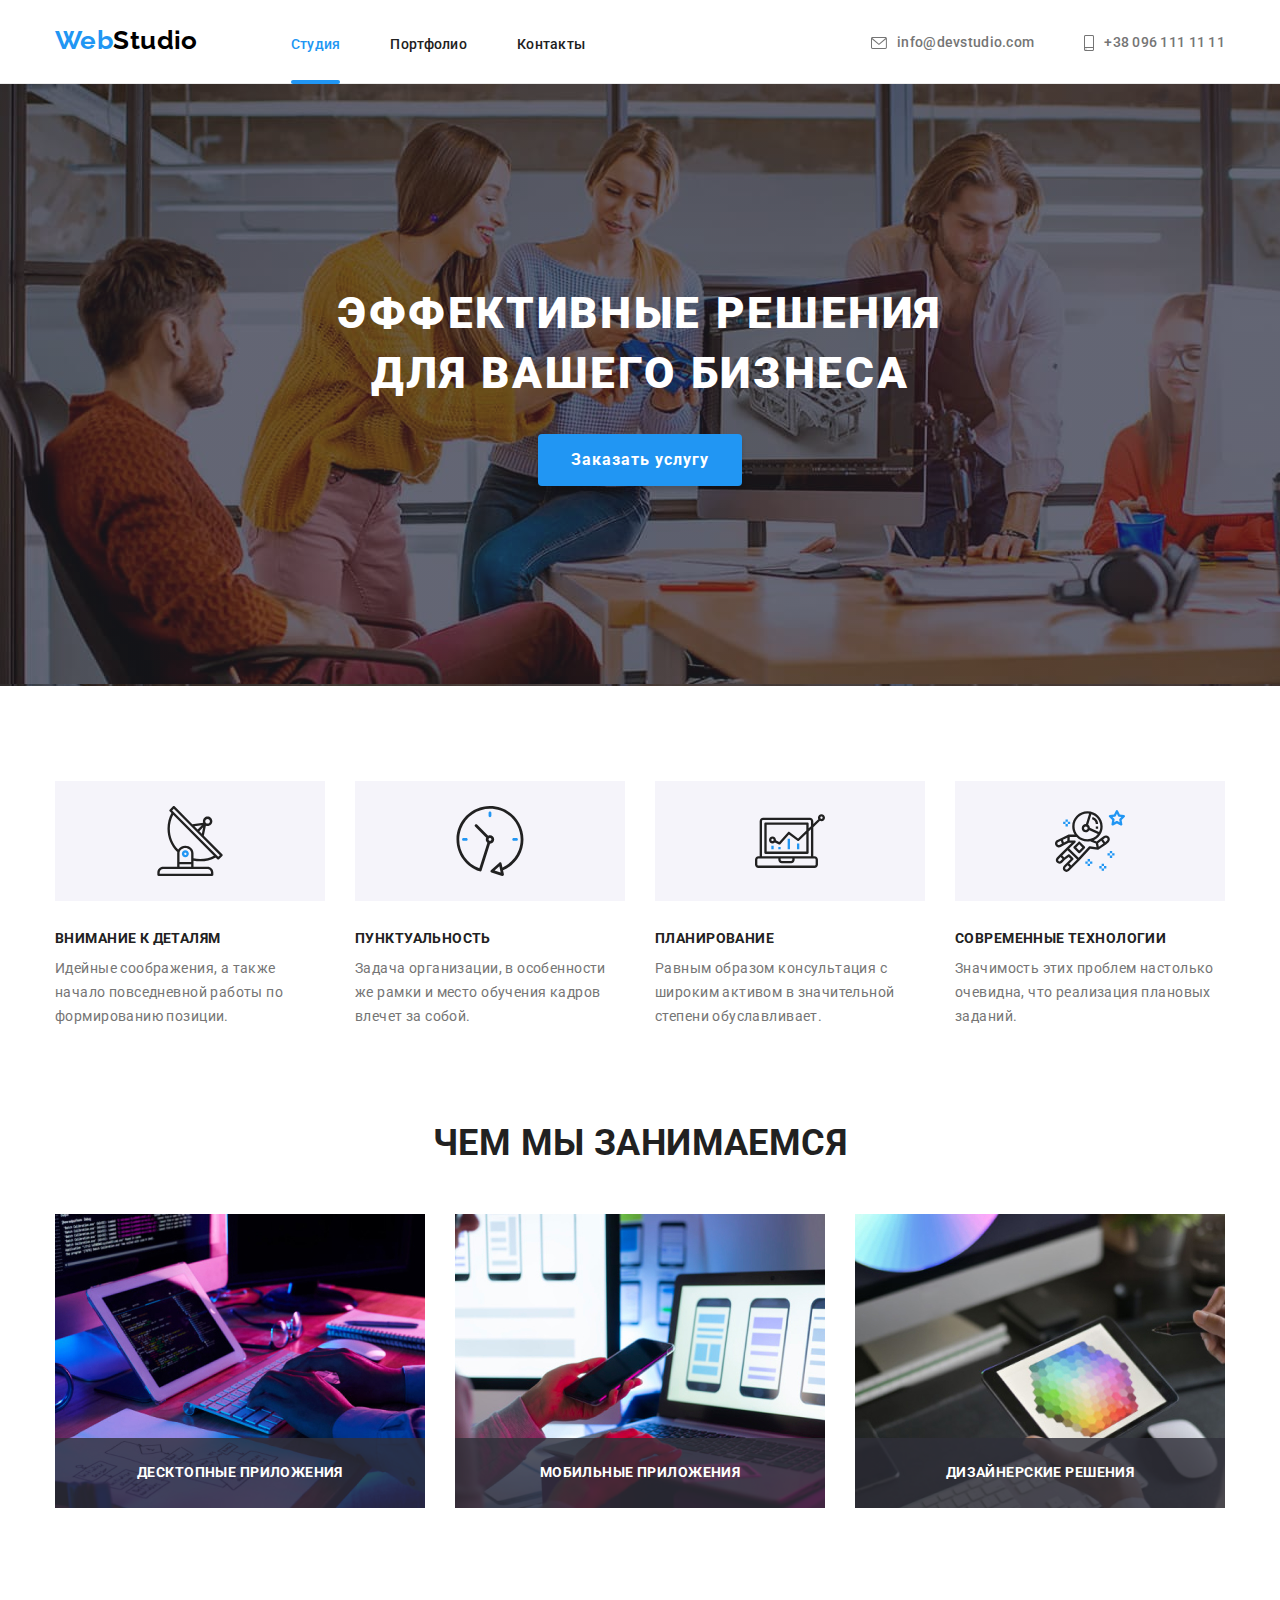
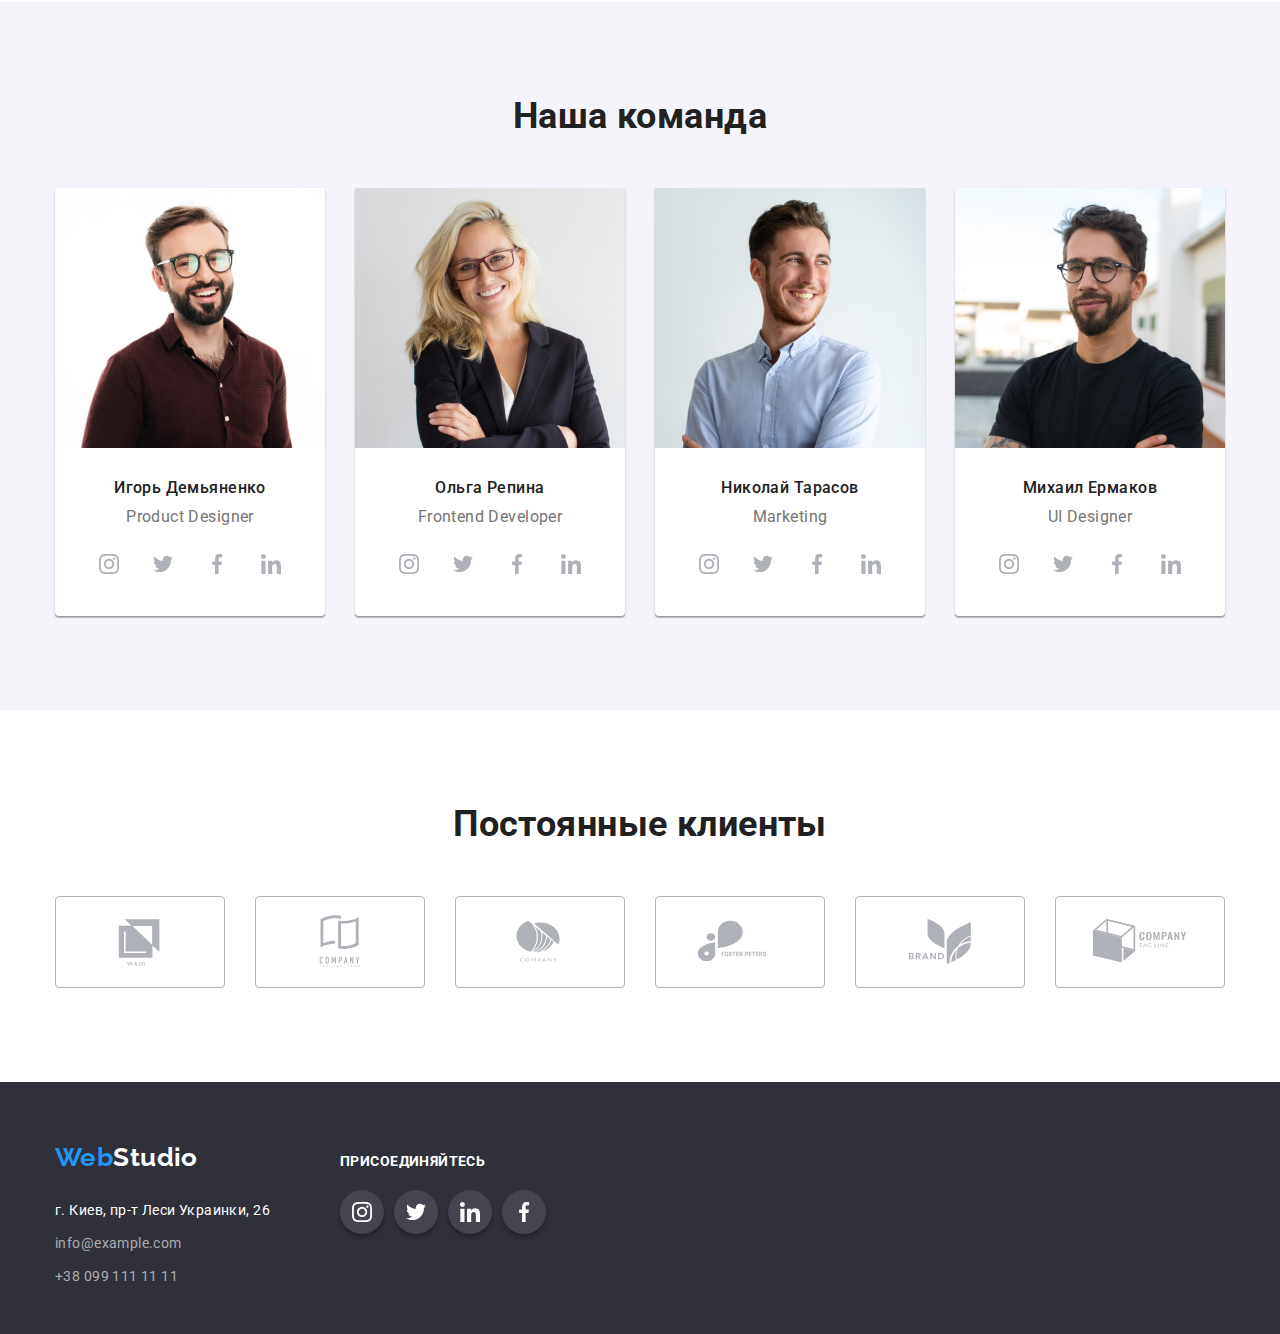
==== index.html @ a3d7b8f5 "add files" ====
<!DOCTYPE html>
<html lang="en">

<head>
    <meta charset="UTF-8">
    <meta http-equiv="X-UA-Compatible" content="IE=edge">
    <meta name="viewport" content="width=device-width, initial-scale=1.0">
    <title>Web Studio</title>

    <!-- Сначала нормализатор -->
    <link rel="stylesheet"
        href="https://cdnjs.cloudflare.com/ajax/libs/modern-normalize/1.0.0/modern-normalize.min.css" />
    <!-- Потом ваши стили -->

    <link rel="preconnect" href="https://fonts.googleapis.com">
    <link rel="preconnect" href="https://fonts.gstatic.com" crossorigin>
    <link rel="stylesheet"
        href="https://fonts.googleapis.com/css2?family=Raleway:wght@700&family=Roboto:wght@400;500;700;900&display=swap">
    <link rel="stylesheet" href="./css/styles.css">
</head>

<body class="body-page">
    <!--  - -- -- - - -- - - - -- - --- - -HEADER- - - -- -- - - - -- - - -- - -->
    <header class="head">
        <!--Область навигации-->
        <div class="container headstyle">
            <nav class="container-nav">
                <a href="./index.html" class="logo"><span class="logostyle">Web</span>Studio</a>
                <ul class="site-nav cont-site">

                    <li class="list-nav"><a href="./index.html" class="link current">Студия</a></li>
                    <li class="list-nav"><a href="./portfolio.html" class="link">Портфолио</a></li>
                    <li class="list-nav"><a href="" class="link">Контакты</a></li>
                </ul>

            </nav>
            <ul class="contacts">
                <li class="contacts-item">
                    <a href="mailto:info@devstudio.com" class="contacts-link">
                        <svg width="16" height="12" class="icon-decoration">
                            <use href="./images/icons.svg#icon-envelope"></use>
                        </svg>
                        info@devstudio.com
                    </a>
                </li>
                <li class="contacts-item">
                    <a href="tel:+380961111111" class="contacts-link">
                        <svg width="10" height="16" class="icon-decoration">
                            <use href="./images/icons.svg#icon-smartphone"></use>
                        </svg>
                        +38 096 111 11 11
                    </a>

                </li>
            </ul>
        </div>
    </header>
    <!-- - - - -- - - - - -- - - -- - - -MAIN CONTENT- - -- - - - -- - - -- -- -- - -->
    <main>
        <!-- -- - - -- -- - - - --- -- - - -- -HERO BLOCK- - -- - - - - - -- - - -- -  -->
        <section class="greeting">
            <div class="greet-box container">
                <h1 class="greeting-title">Эффективные решения для вашего бизнеса</h1>
                <button type="button" class="primary button" data-modal-open>Заказать услугу</button>
            </div>
        </section>
        <!-- - - -- - -- -- - - -- - - -- - -- -Особенности- - - - -- - - -- - -- -- - --->
        <section class="features">
            <div class="feature container">
                <ul class="features-list">
                    <li class="features-item">
                        <div class="features-icons">
                            <svg width="70" height="70" class="features-icon-decoration">
                                <use href="./images/icons.svg#icon-antenna"></use>
                            </svg>
                        </div>
                        <h3 class="features-title">Внимание к деталям</h3>
                        <p class="text">Идейные соображения, а также начало повседневной работы по формированию позиции.
                        </p>
                    </li>
                    <li class="features-item">
                        <div class="features-icons">
                            <svg width="70" height="70" class="features-icon-decoration">
                                <use href="./images/icons.svg#icon-clock"></use>
                            </svg>
                        </div>
                        <h3 class="features-title">Пунктуальность</h3>
                        <p class="text">Задача организации, в особенности же рамки и место обучения кадров влечет за
                            собой.</p>
                    </li>

                    <li class="features-item">
                        <div class="features-icons">
                            <svg width="70" height="70" class="features-icon-decoration">
                                <use href="./images/icons.svg#icon-diagram"></use>
                            </svg>
                        </div>
                        <h3 class="features-title">Планирование</h3>
                        <p class="text">Равным образом консультация с широким активом в значительной степени
                            обуславливает.</p>
                    </li>
                    <li class="features-item">
                        <div class="features-icons">
                            <svg width="70" height="70" class="features-icon-decoration">
                                <use href="./images/icons.svg#icon-astronaut"></use>
                            </svg>
                        </div>
                        <h3 class="features-title">Современные технологии</h3>
                        <p class="text">Значимость этих проблем настолько очевидна, что реализация плановых заданий.</p>
                    </li>
                </ul>
            </div>
        </section>
        <!--  -- - --- - - -- - -- - -- -Чем мы занимаемся- - -- -- - -- - - --- - - - -- -- -- -  -->
        <section class="work ">
            <div class="examples container">
                <h2 class="examples-work-title">Чем мы занимаемся</h2>
                <ul class="examples-list">
                    <li class="examples-item">
                        <img src="./images/box1.jpg" alt="Разработка программ" width="370" class="image">
                        <p class="examples-description">
                            Десктопные приложения
                        </p>
                    </li>

                    <li class="examples-item">
                        <img src="./images/box2.jpg" alt="Разработка мобильных приложений" width="370" class="image">
                        <p class="examples-description">
                            Мобильные приложения
                        </p>
                    </li>
                    <li class="examples-item">
                        <img src="./images/box3.jpg" alt="Дизайн" width="370" class="image">
                        <p class="examples-description">
                            Дизайнерские решения
                        </p>
                    </li>
                </ul>
            </div>
        </section>
        <!-- -- - -- -- - -- - - - -- - - - -Наша команда- - -- - - -- - - - -- - - -- - -- -->
        <section class="team-list">
            <div class="team container">
                <h2 class="team-title">Наша команда</h2>
                <ul class="profile">
                    <li class="team-item"><img src="./images/img.jpg" alt="Product Designer" width="270" class="image">
                        <div class="profile-description">
                            <h3 class="name">Игорь Демьяненко</h3>
                            <p class="profession">Product Designer</p>

                            <ul class="social-network">
                                <li class="icon-link-item">
                                    <a href="" class="instagram icon-link">
                                        <svg width="20" height="20" class="social-link-icon">
                                            <use href="./images/icons.svg#icon-instagram"></use>
                                        </svg>
                                    </a>
                                </li>
                                <li class="icon-link-item">
                                    <a href="" class="twitter icon-link">
                                        <svg width="20" height="20" class="social-link-icon">
                                            <use href="./images/icons.svg#icon-twitter"></use>
                                        </svg>
                                    </a>
                                </li>
                                <li class="icon-link-item">
                                    <a href="" class="facebook icon-link">
                                        <svg width="20" height="20" class="social-link-icon">
                                            <use href="./images/icons.svg#icon-facebook"></use>
                                        </svg>
                                    </a>
                                </li>
                                <li class="icon-link-item">
                                    <a href="" class="linkedin icon-link">
                                        <svg width="20" height="20" class="social-link-icon">
                                            <use href="./images/icons.svg#icon-linkedin"></use>
                                        </svg>
                                    </a>
                                </li>
                            </ul>
                        </div>
                    </li>
                    <li class="team-item"><img src="./images/img1.jpg" alt="Frontend Developer" width="270"
                            class="image">
                        <div class="profile-description">
                            <h3 class="name">Ольга Репина</h3>
                            <p class="profession">Frontend Developer</p>

                            <ul class="social-network">
                                <li class="icon-link-item">
                                    <a href="" class="instagram icon-link">
                                        <svg width="20" height="20" class="social-link-icon">
                                            <use href="./images/icons.svg#icon-instagram"></use>
                                        </svg>
                                    </a>
                                </li>
                                <li class="icon-link-item">
                                    <a href="" class="twitter icon-link">
                                        <svg width="20" height="20" class="social-link-icon">
                                            <use href="./images/icons.svg#icon-twitter"></use>
                                        </svg>
                                    </a>
                                </li>
                                <li class="icon-link-item">
                                    <a href="" class="facebook icon-link">
                                        <svg width="20" height="20" class="social-link-icon">
                                            <use href="./images/icons.svg#icon-facebook"></use>
                                        </svg>
                                    </a>
                                </li>
                                <li class="icon-link-item">
                                    <a href="" class="linkedin icon-link">
                                        <svg width="20" height="20" class="social-link-icon">
                                            <use href="./images/icons.svg#icon-linkedin"></use>
                                        </svg>
                                    </a>
                                </li>
                            </ul>
                        </div>
                    </li>
                    <li class="team-item"><img src="./images/img2.jpg" alt="Marketing" width="270" class="image">
                        <div class="profile-description">
                            <h3 class="name">Николай Тарасов</h3>
                            <p class="profession">Marketing</p>
                            <ul class="social-network">
                                <li class="icon-link-item">
                                    <a href="" class="instagram icon-link">
                                        <svg width="20" height="20" class="social-link-icon">
                                            <use href="./images/icons.svg#icon-instagram"></use>
                                        </svg>
                                    </a>
                                </li>
                                <li class="icon-link-item">
                                    <a href="" class="twitter icon-link">
                                        <svg width="20" height="20" class="social-link-icon">
                                            <use href="./images/icons.svg#icon-twitter"></use>
                                        </svg>
                                    </a>
                                </li>
                                <li class="icon-link-item">
                                    <a href="" class="facebook icon-link">
                                        <svg width="20" height="20" class="social-link-icon">
                                            <use href="./images/icons.svg#icon-facebook"></use>
                                        </svg>
                                    </a>
                                </li>
                                <li class="icon-link-item">
                                    <a href="" class="linkedin icon-link">
                                        <svg width="20" height="20" class="social-link-icon">
                                            <use href="./images/icons.svg#icon-linkedin"></use>
                                        </svg>
                                    </a>
                                </li>
                            </ul>
                        </div>

                    </li>
                    <li class="team-item"><img src="./images/img3.jpg" alt="UI Designer" width="270" class="image">
                        <div class="profile-description">
                            <h3 class="name">Михаил Ермаков</h3>
                            <p class="profession">UI Designer</p>
                            <ul class="social-network">
                                <li class="icon-link-item">
                                    <a href="" class="instagram icon-link">
                                        <svg width="20" height="20" class="social-link-icon">
                                            <use href="./images/icons.svg#icon-instagram"></use>
                                        </svg>
                                    </a>
                                </li>
                                <li class="icon-link-item">
                                    <a href="" class="twitter icon-link">
                                        <svg width="20" height="20" class="social-link-icon">
                                            <use href="./images/icons.svg#icon-twitter"></use>
                                        </svg>
                                    </a>
                                </li>
                                <li class="icon-link-item">
                                    <a href="" class="facebook icon-link">
                                        <svg width="20" height="20" class="social-link-icon">
                                            <use href="./images/icons.svg#icon-facebook"></use>
                                        </svg>
                                    </a>
                                </li>
                                <li class="icon-link-item">
                                    <a href="" class="linkedin icon-link">
                                        <svg width="20" height="20" class="social-link-icon">
                                            <use href="./images/icons.svg#icon-linkedin"></use>
                                        </svg>
                                    </a>
                                </li>
                            </ul>
                        </div>

                    </li>
                </ul>
            </div>
        </section>
        <!--   -- - -- - -- - -- - -- - -- - - -- - - -- Наши клиенты - -- - -- - -- - -- -- - -- -- --->
        <section class="clients">
            <div class="clients-group">
                <h2 class="clients-title">Постоянные клиенты</h2>
                <ul class="clients-list">
                    <li class="clients-item">
                        <a href="" class="clients-link">
                            <svg width="106" height="60" class="clients-link-icon">
                                <use href="./images/icons.svg#icon-Logo-company1">
                                </use>
                            </svg>
                        </a>
                    </li>
                    <li class="clients-item">
                        <a href="" class="clients-link">
                            <svg width="106" height="60" class="clients-link-icon">
                                <use href="./images/icons.svg#icon-Logo-company2">
                                </use>
                            </svg>
                        </a>
                    </li>
                    <li class="clients-item">
                        <a href="" class="clients-link">
                            <svg width="106" height="60" class="clients-link-icon">
                                <use href="./images/icons.svg#icon-Logo-company3">
                                </use>
                            </svg>
                        </a>
                    </li>
                    <li class="clients-item">
                        <a href="" class="clients-link">
                            <svg width="106" height="60" class="clients-link-icon">
                                <use href="./images/icons.svg#icon-Logo-company4">
                                </use>
                            </svg>
                        </a>
                    </li>
                    <li class="clients-item">
                        <a href="" class="clients-link">
                            <svg width="106" height="60" class="clients-link-icon">
                                <use href="./images/icons.svg#icon-Logo-company5">
                                </use>
                            </svg>
                        </a>
                    </li>
                    <li class="clients-item">
                        <a href="" class="clients-link">
                            <svg width="106" height="60" class="clients-link-icon">
                                <use href="./images/icons.svg#icon-Logo-company6">
                                </use>
                            </svg>
                        </a>
                    </li>
                </ul>
            </div>

        </section>
    </main>
    <!--  -- - - -- - - -- - -- -- - - -- --FOOTER- - - -- - -- - -- - - -- - -- -- -  -->
    <footer class="footer-section">
        <div class="container basement">
            <div class="logo-address">
                <a href="./index.html" class="foot-logo"><span class="footstyle">Web</span>Studio</a>
                <address class="address-text ident">г. Киев, пр-т Леси Украинки, 26
                    <ul class="list-ident">
                        <li class="ident"><a href="mailto:info@example.com" class="foot-link">info@example.com</a>
                        </li>
                        <li class="ident"><a href="tel:+380991111111" class="foot-link">+38 099 111 11 11</a></li>
                    </ul>
                </address>
            </div>
            <div class="social-link-list">
                <h2 class="social-link-head">ПРИСОЕДИНЯЙТЕСЬ</h2>
                <ul class="footer-social-list">
                    <li class="foot-social-item">
                        <a href="" class="instagram icon-link-footer">
                            <svg width="20" height="20" class="social-link-icon">
                                <use href="./images/icons.svg#icon-instagram"></use>
                            </svg>
                        </a>
                    </li>
                    <li class="foot-social-item">
                        <a href="" class="twitter icon-link-footer">
                            <svg width="20" height="20" class="social-link-icon">
                                <use href="./images/icons.svg#icon-twitter"></use>
                            </svg>
                        </a>
                    </li>
                    <li class="foot-social-item">
                        <a href="" class="linkedin icon-link-footer">
                            <svg width="20" height="20" class="social-link-icon">
                                <use href="./images/icons.svg#icon-linkedin"></use>
                            </svg>
                        </a>
                    </li>
                    <li class="foot-social-item">
                        <a href="" class="facebook icon-link-footer">
                            <svg width="20" height="20" class="social-link-icon">
                                <use href="./images/icons.svg#icon-facebook"></use>
                            </svg>
                        </a>
                    </li>
                </ul>
            </div>


        </div>
    </footer>
    <!-- - - - - -- - - - - -- - - - -- - MODAL WINDOW - -- - - - - - -- - - - -- -- - -->
    <div class="backdrop is-hidden" data-modal>
        <div class="modal">
            <button type="button" class="btn-close" data-modal-close>
                <svg width="30" height="30" class="btn-close-icon">
                    <use href="./images/icons.svg#icon-close"></use>
                </svg>
            </button>
        </div>
    </div>
    <script src="./jscript/modal.js"></script>


</body>

</html>
---- css/styles.css ----
/* боди #FFFFFF */
/* цвет основного текста #757575 */
/* цвет фона приветствия и футер #2F303A */
/* хедер #FFFFFF */
/* цвет  заголовков #212121 */
/* logo #2196F3  #000000 */
/* акцент #2196F3 */
/* почта и телефон rgba(255, 255, 255, 0.6) */
/* адрес и приветствие #FFFFFF */
/* команда фон #F5F4FA */
/* ___________________________ */
*,
*::before,
*::after {
  box-sizing: border-box;
}

h1,
h2,
h3,
h4,
h5,
h6,
p,
ul {
  margin: 0px;
  padding: 0px;
  /* list-style: none; */
}
ul {
  list-style: none;
}

.image {
  display: block;
}

:root {
  --primary-text-color: #757575;
  --title-text-color: #212121;
  --accent-color: #2196f3;
  --primary-bg-color: #ffffff;
  --head-foot-bgcolor: #2f303a;
  --btn-prime-color: #ffffff;
  --btn-second-color: #f5f4fa;
  --greeting-words-color: #ffffff;
  --icons-color: #afb1b8;
  --footer-icons: #ffffff;
}

body {
  background-color: var(--primary-bg-color);
  color: var(--primary-text-color);

  font-family: Roboto;
  font-weight: 400;
  letter-spacing: 0.03em;
  font-size: 14px;
  line-height: 1.71;

  /* max-width: 1600px; */
  margin: 0 auto;
}

a {
  text-decoration: none;
}

/* h3 {
  font-weight: 700;
  font-size: 14px;
} */

/* = = == = = == = == == header= = = == = == = = == = = */
.head {
  border-bottom: 1px solid #ececec;
}
.container {
  width: 1200px;
  margin: 0px auto;
  padding-left: 15px;
  padding-right: 15px;
}

.container.headstyle {
  display: flex;
  justify-content: space-between;
  align-items: center;
  align-items: baseline;
}
.container-nav {
  display: flex;
  justify-content: space-between;
  align-items: baseline;
}
.cont-site {
  display: flex;
  align-items: baseline;
}

.list-nav + .list-nav {
  margin-left: 50px;
}

/* = = = = == = = = == == логотип = = = == = == = = = = =*/
.logo {
  color: #000000;

  font-family: Raleway, sans-serif;
  font-weight: 700;
  font-size: 26px;
  line-height: 1.19;
  text-align: center;
  padding-top: 25px;
  padding-bottom: 25px;
  margin-right: 93px;

  transition: color 250ms cubic-bezier(0.4, 0, 0.2, 1);
}
.logo:focus,
.logo:hover {
  color: var(--accent-color);
}
.logostyle {
  color: var(--accent-color);
}
/* .logostyle:hover,
.logostyle:focus {
  color: #000000;
} */
/* = = = = == = == = = = == = навигация= = = == = = ==  */
.site-nav .link {
  color: var(--title-text-color);

  font-weight: 500;
  font-size: 14px;
  line-height: 1.14;
  letter-spacing: 0.02em;

  padding-top: 32px;
  padding-bottom: 32px;

  transition: color 250ms cubic-bezier(0.4, 0, 0.2, 1);
}
.site-nav .link:hover,
.site-nav .link:focus {
  color: var(--accent-color);
}
.link.current {
  position: relative;
  color: var(--accent-color);
}
.link.current::after {
  position: absolute;
  bottom: 0;
  left: 0;

  content: '';
  width: 100%;
  height: 4px;
  border-radius: 2px;

  background-color: var(--accent-color);
}
/* = = == = = == = = == контакты = = = = = = == = = = =*/
.contacts {
  display: flex;
  margin-left: auto;
}
.contacts-link {
  color: var(--primary-text-color);

  font-weight: 500;
  /* font-size: 14px; */
  line-height: 1.14;
  letter-spacing: 0.02em;

  padding-top: 32px;
  padding-bottom: 32px;
  display: flex;
  align-items: center;

  transition: color 250ms cubic-bezier(0.4, 0, 0.2, 1), fill 250ms cubic-bezier(0.4, 0, 0.2, 1);
}
.contacts-item + .contacts-item {
  margin-left: 50px;
}
.contacts-item {
  /* display: flex;
  align-items: center; */
  fill: var(--primary-text-color);
}
.icon-decoration {
  margin-right: 10px;
}
.contacts-link:focus,
.contacts-link:hover {
  color: var(--accent-color);
  fill: var(--accent-color);
}

/* = == = = == == = == = = = == = = == = = == = = == = = == = = == = = */
/* == = == =  = == = = == = = == Приветствие  == == == = == == = = */
.greeting {
  background-color: var(--head-foot-bgcolor);
  background-image: linear-gradient(to left, rgba(47, 48, 58, 0.4), rgba(47, 48, 58, 0.4)),
    url('../images/overlay-background.jpg');

    max-width: 1600px;
  text-align: center;
  padding: 200px 0;
  margin: 0 auto;
}
.greet-box.container {
  color: var(--btn-prime-color);
  display: inline-block;
  text-align: center;
}
.greeting-title {
  color: var(--greeting-words-color);

  font-weight: 900;
  font-size: 44px;
  line-height: 1.36;

  letter-spacing: 0.06em;
  text-transform: uppercase;
  width: 696px;
  margin-left: auto;
  margin-right: auto;
}
.primary.button {
  color: var(--btn-prime-color);
  background-color: var(--accent-color);

  font-family: inherit;
  font-weight: 700;
  font-size: 16px;
  line-height: 1.88;
  letter-spacing: 0.06em;

  margin-top: 30px;

  padding: 10px 32px;
  min-width: 200px;
  border: 1px solid transparent;
  border-radius: 4px;
  box-shadow: 0px 4px 4px rgba(0, 0, 0, 0.15);

  transition: background-color 250ms cubic-bezier(0.4, 0, 0.2, 1);
}
.primary.button:hover,
.primary.button:focus {
  background-color: #188CE8;
}
/* = = == = = = == = = =Список преимуществ = = = = == = == */
.features {
  padding-bottom: 47px;
  padding-top: 95px;
}
.features-item {
  width: 270px;
}
.features-title {
  color: var(--title-text-color);

  font-weight: 700;
  font-size: 14px;
  line-height: 1.14;
  margin-bottom: 10px;
  text-transform: uppercase;
}
.features-list {
  display: flex;
  /* align-items: baseline; */
}
.features-item + .features-item {
  margin-left: 30px;
}
.features-icons {
  display: flex;
  align-items: center;
  justify-content: center;
  height: 120px;
  margin-bottom: 30px;

  background-color: #f5f4fa;
}
.features-icon-decoration {
  margin: 0;
}
/*  - - -- - - - -- - -- - - - чем заняты  - -- - - - - - - - --- */
.work {
  padding-bottom: 94px;
  padding-top: 47px;
}
.examples-work-title {
  color: var(--title-text-color);

  font-weight: 700;
  font-size: 36px;
  line-height: 1.16;
  text-align: center;
  text-transform: uppercase;
}
.examples-list {
  display: flex;
  margin-top: 50px;
}
.examples-item {
  position: relative;
  width: 370px;
}
.examples-item + .examples-item {
  margin-left: 30px;
}
.examples-description {
  position: absolute;
  bottom: 0;
  left: 0;
  /* font-family: Roboto;
  font-style: normal; */
  font-weight: 700;
  font-size: 14px;
  line-height: 1.14;
  text-align: center;
  text-transform: uppercase;
  /* letter-spacing: 0.03em; */
  width: 100%;
  height: 70px;
  padding: 27px 0;

  color: #ffffff;
  background-color: rgba(47, 48, 58, 0.8);
}
/* = == == = = =Команда молодости нашей = = == = = == = = =*/
.team-list {
  padding-top: 94px;
  padding-bottom: 94px;
  background-color: #f5f4fa;
}

.profile .name {
  color: var(--title-text-color);

  font-weight: 500;
  font-size: 16px;
  line-height: 1.19;
}
.profile .profession {
  font-size: 16px;
  line-height: 1.19;
}
.profile .profile-description {
  padding-top: 30px;
  padding-bottom: 30px;
  text-align: center;
}

.team-title {
  color: var(--title-text-color);
  font-weight: 700;
  font-size: 36px;
  line-height: 1.16;
  text-align: center;
  
}
.profile {
  display: flex;
  margin-top: 50px;
}
.team-item + .team-item {
  margin-left: 30px;
}
.team-item {
  background-color: #ffffff;

  width: 270px;
  text-align: center;
  box-shadow: 0px 1px 3px rgba(0, 0, 0, 0.12), 0px 1px 1px rgba(0, 0, 0, 0.14),
    0px 2px 1px rgba(0, 0, 0, 0.2);
  border-radius: 0px 0px 4px 4px;
}
.profession {
  margin-top: 10px;
}
.social-network {
  display: flex;
  justify-content: center;
  margin-top: 16px;
}
.icon-link {
  display: inline-flex;
  width: 44px;
  height: 44px;
  fill: var(--icons-color);

  border: 1px solid transparent;
  border-radius: 50%;
  /* box-shadow: 0px 4px 4px rgba(0, 0, 0, 0.25); */

  overflow: hidden;
  align-items: center;
  justify-content: center;

  transition: background-color 250ms cubic-bezier(0.4, 0, 0.2, 1),
    fill 250ms cubic-bezier(0.4, 0, 0.2, 1);
}
.icon-link-item + .icon-link-item {
  margin-left: 10px;
}
.icon-link:hover,
.icon-link:focus {
  background-color: var(--accent-color);
  fill: var(--btn-prime-color);
}

/* .social-link-icon:hover,
.social-link-icon:focus {
  fill: var(--btn-prime-color);
} */

/* --- -- --  -- -- - - -- - -- - - - -- - - -- - - - - */
/*-- - -- -- - -- - наши клиенты- -- -- -- - -- - -- */
.clients {
  padding-top: 94px;
  padding-bottom: 94px;
}
.clients-group {
  display: block;
  width: 1200px;
  padding-left: 15px;
  padding-right: 15px;
  margin-left: auto;
  margin-right: auto;
}
.clients-title {
  color: var(--title-text-color);

  font-weight: 700;
  font-size: 36px;
  line-height: 1.16;
  text-align: center;
  /* letter-spacing: 0.03em; */
}
.clients-list {
  display: flex;
  flex-wrap: wrap;
  margin-top: 50px;
}
.clients .clients-item {
  width: 170px;
  height: 92px;
  display: flex;
}
.clients-item + .clients-item {
  margin-left: 30px;
}
.clients-link {
  display: flex;
  width: inherit;
  align-items: center;
  justify-content: center;

  fill: var(--icons-color);
  border: 1px solid var(--icons-color);
  border-radius: 4px;

  transition: border 250ms cubic-bezier(0.4, 0, 0.2, 1), 
  fill 250ms cubic-bezier(0.4, 0, 0.2, 1);
}
.clients-link:focus,
.clients-link:hover {
  fill: var(--accent-color);
  border: 1px solid var(--accent-color);
}
.clients-link-icon {
  width: 106px;
  height: 60px;
}

/* - -- -- - ---- - - -- - Футер - - -- -- -- -- */


.basement {
  display: flex;
  align-items: baseline;
}
}
.logo-address {
  display: flex;
  flex-direction: column;
}

.footer-section {
  background-color: var(--head-foot-bgcolor);
  /* padding-top: 60px;
  padding-bottom: 60px; */
}
.foot-logo {
  color: #ffffff;

  font-family: Raleway;
  font-weight: 700;
  font-size: 26px;
  line-height: 1, 19;
}
.footstyle {
  color: #2196f3;
}
.address-text {
  color: #ffffff;

  font-style: normal;
  font-weight: 400;
  line-height: 1.71;

  display: flex;
  flex-direction: column;
  margin-top: 20px;
}
.list-ident {
  margin-top: 9px;
}
.ident + .ident {
  margin-top: 9px;
}
.address-text.ident {
  margin-top: 20px;
}
.footer-section .foot-link {
  color: rgba(255, 255, 255, 0.6);
  margin-top: 9px;
  line-height: 1.71;

  transition: color 250ms cubic-bezier(0.4, 0, 0.2, 1);
}
.footer-section .foot-link:hover,
.footer-section .foot-link:focus {
  color: var(--accent-color);
}
.social-link-list {
  margin-left: 70px;
  margin-bottom: 100px;
  margin-top: 72px;
}
.social-link-head {
  color: #ffffff;
  font-weight: 700;
  font-size: 14px;
  line-height: 1.14;

  text-transform: uppercase;
}
.icon-link-footer {
  display: inline-flex;
  width: 44px;
  height: 44px;

  fill: var(--footer-icons);
  background-color: rgba(255, 255, 255, 0.1);

  border: 1px solid transparent;
  border-radius: 50%;
  box-shadow: 0px 4px 4px rgba(0, 0, 0, 0.25);

  overflow: hidden;
  align-items: center;
  justify-content: center;

  transition: background-color 250ms cubic-bezier(0.4, 0, 0.2, 1);
}
.footer-social-list {
  display: flex;
  margin-top: 20px;
}
.foot-social-item + .foot-social-item {
  margin-left: 10px;
}

.icon-link-footer:hover,
.icon-link-footer:focus {
  background-color: var(--accent-color);
}
/* - -- - - -- - -- -- - -Страница портфолио - - -- -- -- - -*/
/*- -- - -- - --  контент main - - ---- -- -- - -- - -- -- -- */
.prime {
  
  padding: 94px 0;
}

.filter .btn.primary {
  color: var(--title-text-color);

  font-family: inherit;
  font-weight: 500;
  font-size: 16px;
  line-height: 1.62;
  padding: 6px 22px;
  margin: 0;

  transition: color 250ms cubic-bezier(0.4, 0, 0.2, 1),
    background-color 250ms cubic-bezier(0.4, 0, 0.2, 1);
}
.filter .btn.second {
  color: var(--title-text-color);
  padding: 6px 22px;
  margin: 0;
  font-weight: 500;
  font-size: 16px;
  line-height: 1.62;

  transition: color 250ms cubic-bezier(0.4, 0, 0.2, 1),
    background-color 250ms cubic-bezier(0.4, 0, 0.2, 1);
}
.filter .btn.primary:hover,
.filter .btn.primary:focus {
  color: var(--btn-prime-color);
  background-color: var(--accent-color);
}
.filter .btn.second:hover,
.filter .btn.second:focus {
  color: var(--btn-prime-color);
  background-color: var(--accent-color);
}
/* ---- ---- --- --- Список работ -- - -- -- --  */
.work-list .item-title {
  color: var(--title-text-color);

  font-weight: 700;
  font-size: 18px;
  line-height: 2;
  letter-spacing: 0.06em;
}
.work-list .item {
  color: var(--primary-text-color);

  font-size: 16px;
  line-height: 1.87;
}

.filter {
  display: flex;
  justify-content: center;
  margin-bottom: 50px;
}
.item-btn + .item-btn {
  margin-left: 8px;
}
.btn {
  background-color: #f5f4fa;
  border: 1px transparent;

  box-shadow: 0px 3px 1px rgba(0, 0, 0, 0.1), 0px 1px 2px rgba(0, 0, 0, 0.08),
    0px 2px 2px rgba(0, 0, 0, 0.12);
  border-radius: 4px;
}
.work-list {
  display: flex;
  flex-wrap: wrap;
}
.list-item {
  flex-basis: calc((100% - 90px) / 3);
  display: flex;
}
.list-item:not(:nth-child(3n)) {
  margin-right: 30px;
}
.list-item:not(:nth-last-child(-n + 3)) {
  margin-bottom: 30px;
}
.list-item-link {
  transition: box-shadow 250ms cubic-bezier(0.4, 0, 0.2, 1);
}
.list-item-link:focus,
.list-item-link:hover {
  box-shadow: 0px 1px 1px rgba(0, 0, 0, 0.12), 0px 4px 4px rgba(0, 0, 0, 0.06),
    1px 4px 6px rgba(0, 0, 0, 0.16);
}
.description-card {
  padding: 20px 24px;
  border: 1px solid #eeeeee;
  border-top: 0px;
}
.item-title {
  margin-bottom: 4px;
}
.pop-up-window {
  position: relative;

  overflow: hidden;
}

.pop-up-text {
  position: absolute;
  top: 0;
  left: 0;
  transform: translate(0, 100%);

  font-size: 18px;
  line-height: 1.56;
  padding: 63px 24px;

  text-align: center;
  width: 100%;
  height: 100%;
  background-color: rgba(33, 150, 243, 0.9);

  transition: transform 250ms cubic-bezier(0.4, 0, 0.2, 1);
}

.list-item-link:focus .pop-up-text,
.list-item-link:hover .pop-up-text {
  transform: translate(0);
  color: #ffffff;
}

/*--- -- - -- --- -- - скрываем заголовки -- -- -- -*/
.hidden-title {
  position: absolute;
  width: 1px;
  height: 1px;
  margin: -1px;
  border: 0;
  padding: 0;

  white-space: nowrap;
  clip-path: inset(100%);
  clip: rect(0 0 0 0);
  overflow: hidden;
}
/* - - -- -- - - -- -- MODAL WINDOW- - - - -- - - - -- - - */
.backdrop {
  position: fixed;
  top: 0;
  left: 0;
  width: 100%;
  height: 100%;
  background: rgba(0, 0, 0, 0.2);
  opacity: 1;
  pointer-events: none;
  transition: opacity 250ms cubic-bezier(0.4, 0, 0.2, 1);
}
.backdrop.is-hidden {
  opacity: 0;
  pointer-events: none;
}
.modal {
  background: #ffffff;
  box-shadow: 0px 1px 3px rgba(0, 0, 0, 0.12), 0px 1px 1px rgba(0, 0, 0, 0.14),
    0px 2px 1px rgba(0, 0, 0, 0.2);
  border-radius: 4px;

  width: 528px;
  height: 581px;

  position: absolute;
  top: 50%;
  left: 50%;

  transform: translate(-50%, -50%);
}

.btn-close {
  width: 30px;
  height: 30px;
  position: absolute;
  top: 8px;
  right: 8px;

  display: flex;
  background-color: inherit;

  border: 1px solid rgba(0, 0, 0, 0.1);
  border-radius: 50%;
}
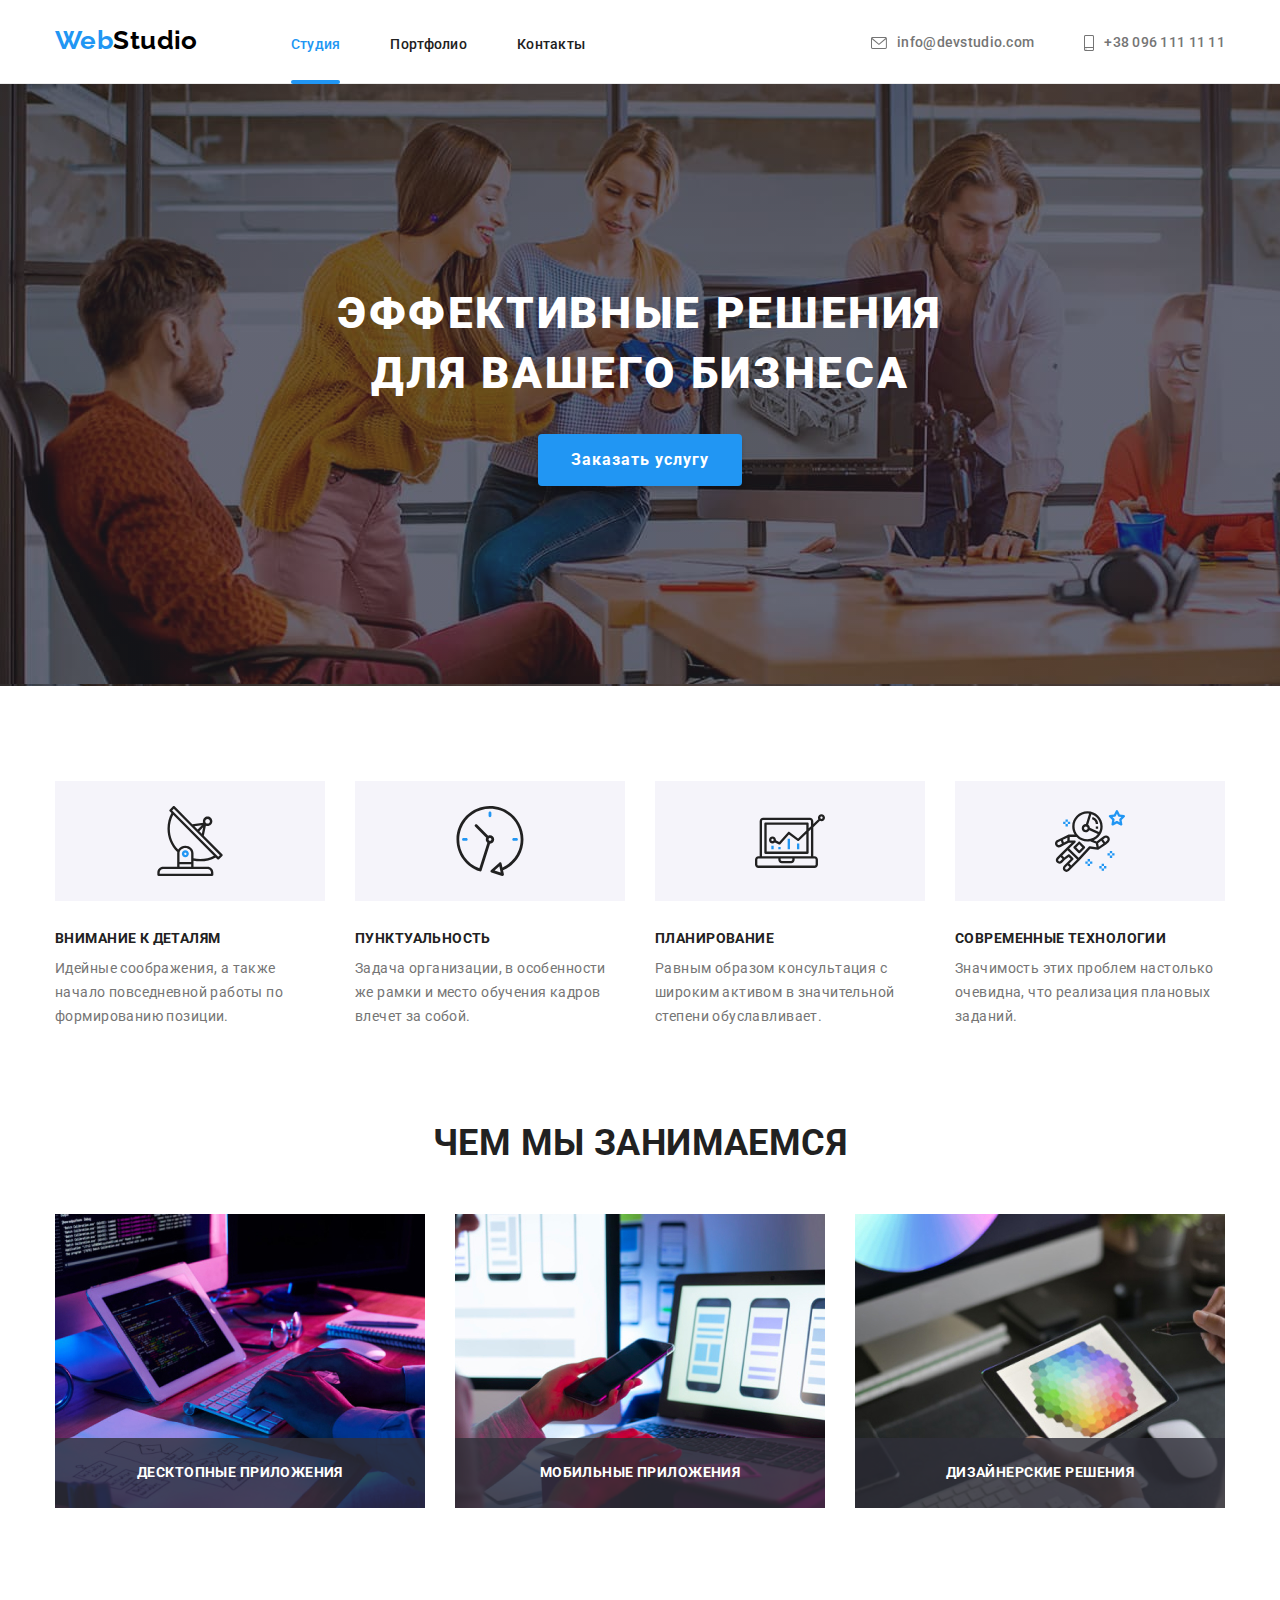
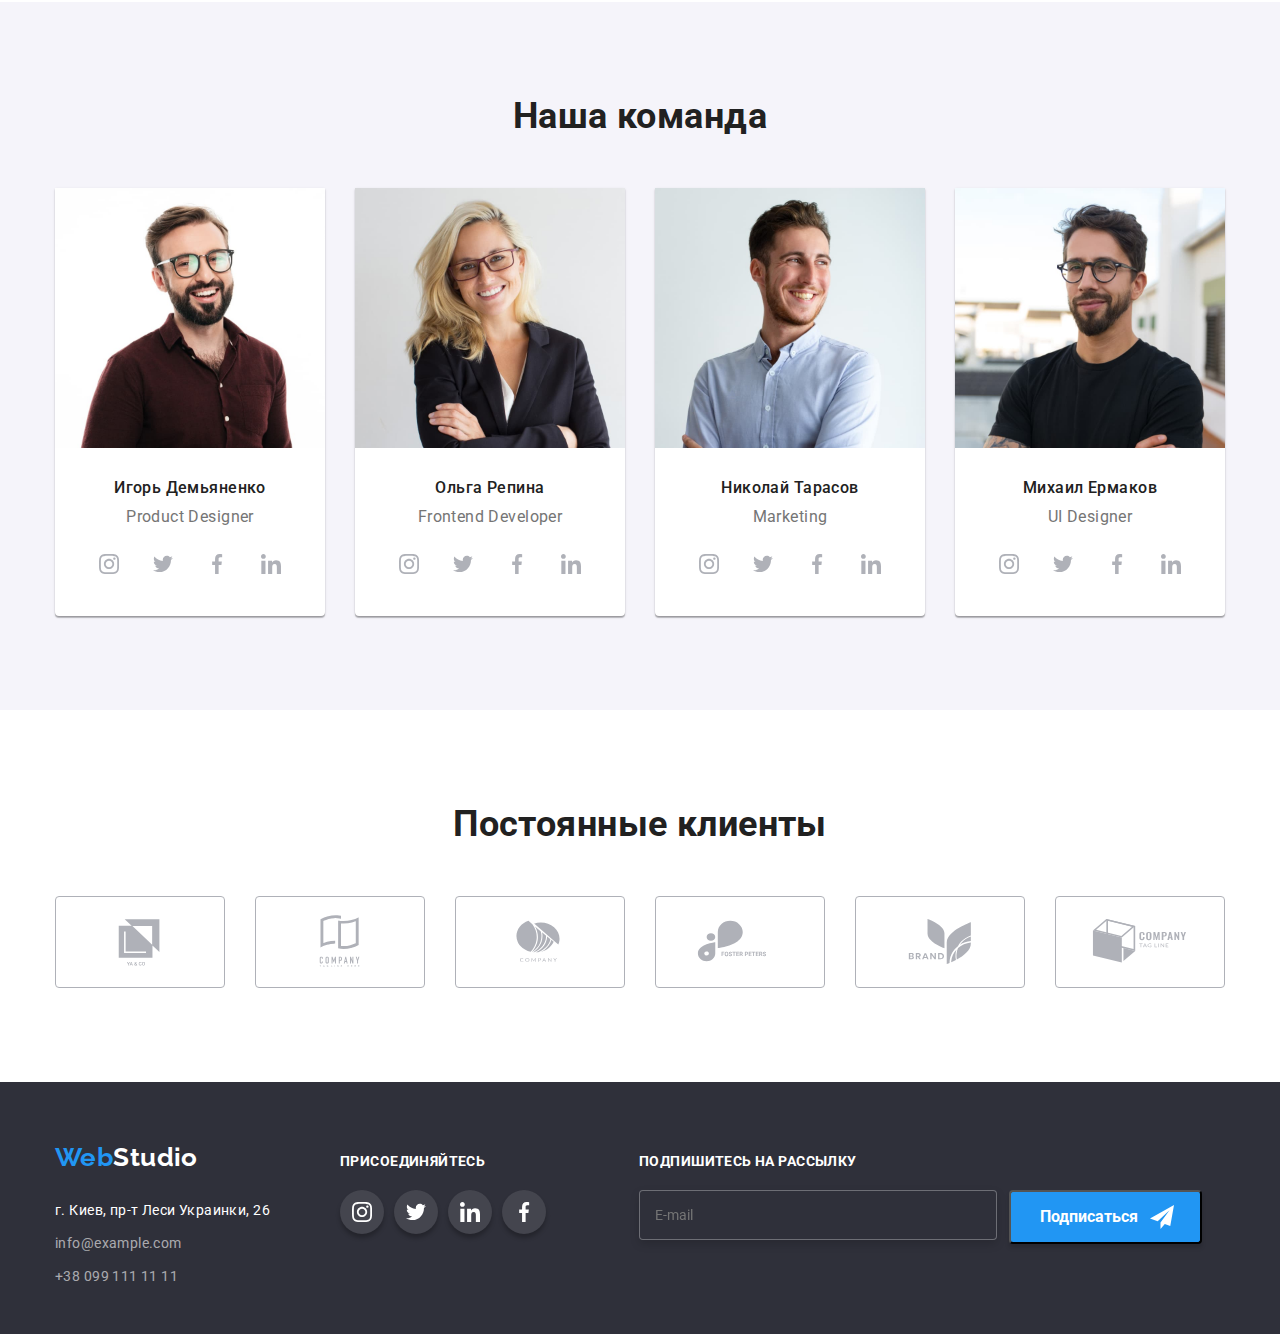
==== commit 13855176: "add" ====
--- a/index.html
+++ b/index.html
@@ -399,6 +399,20 @@
                     </li>
                 </ul>
             </div>
+            <div class="form-container">
+                <span class="form-container-head">Подпишитесь на рассылку</span>
+                <form class="join-form">
+                    <label for="write-email">
+                    </label>
+                    <input type="email" name="mail-name" id="write-email" class="email-box" placeholder="E-mail">
+                    <div class="button-submit-box">
+                    <button type="submit" class="submit-btn">Подписаться</button>
+                    <svg class="submit-icon-send">
+                        <use href="./images/icons.svg#icon-send"></use>
+                    </svg>
+                    </div>
+                </form>
+            </div
 
 
         </div>
@@ -407,15 +421,69 @@
     <div class="backdrop is-hidden" data-modal>
         <div class="modal">
             <button type="button" class="btn-close" data-modal-close>
-                <svg width="30" height="30" class="btn-close-icon">
+                <svg class="btn-close-icon">
                     <use href="./images/icons.svg#icon-close"></use>
                 </svg>
             </button>
+            <p class="modal-head-title">Оставьте свои данные, мы вам перезвоним</p>
+            <form action="" class="modal-form">
+                <div class="modal-field">
+                    <label for="input-name" class="section-text modal-text">Имя
+                    </label>
+                    <span class="modal-form-field">
+                        <input type="text" name="name" class="modal-input" id="input-name" placeholder=" ">
+                        <svg widt="12" height="12" class="input-icon">
+                            <use href="./images/icons.svg#icon-human"></use>
+                        </svg>
+                    </span>
+                </div>
+                <div class="modal-field">
+                    <label for="input-tel" class="section-text modal-text">Телефон
+                    </label>
+                    <span class="modal-form-field">
+                        <input type="tel" name="tel" class="modal-input" id="input-tel" placeholder=" ">
+                        <svg widt="12" height="12" class="input-icon">
+                            <use href="./images/icons.svg#telephone"></use>
+                        </svg>
+                    </span>
+                </div>
+    
+                <div class="modal-field">
+                    <label for="input-email" class="section-text modal-text">Ваша почта
+                    </label>
+                    <span class="modal-form-field">
+                        <input type="email" name="email" class="modal-input" id="input-email" placeholder=" ">
+                        <svg widt="12" height="12" class="input-icon">
+                            <use href="./images/icons.svg#mail-convert"></use>
+                        </svg>
+                    </span>
+                </div>
+                <div class="modal-field">
+                    <label for="input-text" class="section-text modal-text">Комментарий</label>
+                    <textarea name="text" id="input-text" class="modal-textarea" placeholder="Введите текст"></textarea>
+                </div>
+                <div class="modal-field-license">
+                        <span class="check-mark">
+                            <input type="checkbox" class="input-check visually-hidden" id="input-check">
+                            <svg class="input-icon-check">
+                                <use href="./images/icons.svg#icon-check"></use>
+                            </svg>
+                            <label for="input-check" class="section-text check-text">
+                                <span class="policy-head">Соглашаюсь с рассылкой и принимаю 
+                                    <a href="" class="policy-agreement">Условия договора</a></span>
+                            </label>
+                        </span>
+                    
+                </div>
+                <button type="submit" class="submit-button">Отправить</button>
+            </form>
         </div>
+    
+    
+    
     </div>
     <script src="./jscript/modal.js"></script>
 
-
 </body>
 
 </html>--- a/css/styles.css
+++ b/css/styles.css
@@ -52,7 +52,7 @@
   background-color: var(--primary-bg-color);
   color: var(--primary-text-color);
 
-  font-family: Roboto;
+  font-family: Roboto, sans-serif;
   font-weight: 400;
   letter-spacing: 0.03em;
   font-size: 14px;
@@ -600,7 +600,8 @@
   margin: 0;
 
   transition: color 250ms cubic-bezier(0.4, 0, 0.2, 1),
-    background-color 250ms cubic-bezier(0.4, 0, 0.2, 1);
+    background-color 250ms cubic-bezier(0.4, 0, 0.2, 1), 
+    box-shadow 250ms cubic-bezier(0.4, 0, 0.2, 1);
 }
 .filter .btn.second {
   color: var(--title-text-color);
@@ -611,17 +612,22 @@
   line-height: 1.62;
 
   transition: color 250ms cubic-bezier(0.4, 0, 0.2, 1),
-    background-color 250ms cubic-bezier(0.4, 0, 0.2, 1);
+    background-color 250ms cubic-bezier(0.4, 0, 0.2, 1), 
+    box-shadow 250ms cubic-bezier(0.4, 0, 0.2, 1);
 }
 .filter .btn.primary:hover,
 .filter .btn.primary:focus {
   color: var(--btn-prime-color);
   background-color: var(--accent-color);
+   box-shadow: 0px 3px 1px rgba(0, 0, 0, 0.1), 0px 1px 2px rgba(0, 0, 0, 0.08),
+    0px 2px 2px rgba(0, 0, 0, 0.12);
 }
 .filter .btn.second:hover,
 .filter .btn.second:focus {
   color: var(--btn-prime-color);
   background-color: var(--accent-color);
+   box-shadow: 0px 3px 1px rgba(0, 0, 0, 0.1), 0px 1px 2px rgba(0, 0, 0, 0.08),
+    0px 2px 2px rgba(0, 0, 0, 0.12);
 }
 /* ---- ---- --- --- Список работ -- - -- -- --  */
 .work-list .item-title {
@@ -651,8 +657,7 @@
   background-color: #f5f4fa;
   border: 1px transparent;
 
-  box-shadow: 0px 3px 1px rgba(0, 0, 0, 0.1), 0px 1px 2px rgba(0, 0, 0, 0.08),
-    0px 2px 2px rgba(0, 0, 0, 0.12);
+ 
   border-radius: 4px;
 }
 .work-list {
@@ -738,7 +743,7 @@
   height: 100%;
   background: rgba(0, 0, 0, 0.2);
   opacity: 1;
-  pointer-events: none;
+  
   transition: opacity 250ms cubic-bezier(0.4, 0, 0.2, 1);
 }
 .backdrop.is-hidden {
@@ -751,8 +756,9 @@
     0px 2px 1px rgba(0, 0, 0, 0.2);
   border-radius: 4px;
 
-  width: 528px;
-  height: 581px;
+  padding: 40px;
+  width: auto;
+  height: auto;
 
   position: absolute;
   top: 50%;
@@ -762,15 +768,263 @@
 }
 
 .btn-close {
+  /* width: 30px;
+  height: 30px; */
+  position: absolute;
+  padding: 0;
+  top: 8px;
+  right: 8px;
+
+  display: flex;
+  align-items: center;
+  background-color: inherit;
+
+  border: 1px solid rgba(0, 0, 0, 0.1);
+  border-radius: 50%;
+}
+.btn-close-icon {
   width: 30px;
   height: 30px;
+ 
+}
+.btn-close-icon:hover {
+  fill: var(--accent-color);
+}
+.modal-form {
+  display: flex;
+  flex-direction: column;
+}
+.modal-head-title {
+ display: block;
+ 
+ margin-bottom: 12px;
+ 
+font-weight: 700;
+font-size: 20px;
+line-height: 1.15;
+text-align: center;
+letter-spacing: 0.03em;
+
+color: var(--title-text-color);
+}
+.modal-field + .modal-field{
+  margin-top: 10px;
+}
+.modal-field:nth-child(4) {
+  margin-bottom: 30px;
+  /* height: 138px; */
+}
+.modal-text {
+   margin-bottom: 4px;
+  display: block;
+  
+
+font-weight: 400;
+font-size: 12px;
+line-height: 1.16;
+
+
+letter-spacing: 0.01em;
+}
+.modal-form-field {
+  display: flex;
+  position: relative;
+}
+.modal-input {
+  width: 100%;
+  height: 40px;
+  padding-left: 40px;
+  
+  border: 1px solid rgba(33, 33, 33, 0.2);
+  border-radius: 4px;
+}
+.input-icon {
+  width: 18px;
+  height: 18px;
+
   position: absolute;
-  top: 8px;
-  right: 8px;
-
-  display: flex;
-  background-color: inherit;
-
-  border: 1px solid rgba(0, 0, 0, 0.1);
-  border-radius: 50%;
-}
+  top: 50%;
+  left: 13px;
+  transform: translate(0, -50%);
+}
+.modal-input:not(:placeholder-shown), .modal-input:focus {
+  border: 1px solid var(--accent-color);
+  
+}
+.modal-input:focus + .input-icon {
+  fill: var(--accent-color);
+}
+.modal-textarea {
+   width: 100%;
+  height: 100px;
+  padding: 16px 12px;
+  
+  border: 1px solid rgba(33, 33, 33, 0.2);
+  border-radius: 4px;
+  resize: none;
+}
+/*  */
+.check-mark {
+  position: relative;
+display: flex;
+align-items: center;
+}
+.check-text {
+ display: flex;
+ align-items: center;
+       
+}
+.visually-hidden {
+  /* position: absolute;
+  
+  width: 1px;
+  height: 1px;
+  margin: -1px;
+  border: 0;
+  padding: 0;
+
+  white-space: nowrap;
+  clip-path: inset(100%);
+  clip: rect(0 0 0 0);
+  overflow: hidden; */
+  opacity: 0;
+}
+.modal-field-license {
+  display: flex;
+  align-items: center;
+
+  margin-bottom: 30px;
+
+}
+.input-icon-check {
+  position: absolute;
+  fill: #ffffff;
+  
+  width: 16px;
+  height: 15px;
+  pointer-events: none;
+  border: 1px solid rgba(33, 33, 33, 1);
+  /* widt="12" height="12" */
+}
+.input-check:checked + .input-icon-check {
+  background-color: var(--accent-color);
+  
+  border: 1px solid var(--accent-color); 
+}
+
+.policy-head {
+  margin-left: 7px;
+}
+
+.submit-button {
+  background-color: var(--accent-color);
+  color: var(--btn-prime-color);
+  
+  width: 200px;
+  height: 50px;
+  padding: 10px 55px;
+  border-radius: 4px;
+  align-self: center;
+ 
+  transition: background-color 250ms cubic-bezier(0.4, 0, 0.2, 1);
+}
+.submit-button:focus,
+.submit-button:hover {
+  background-color: #188CE8;
+}
+.policy-head {
+  text-align: center;
+
+font-weight: 400;
+font-size: 14px;
+line-height: 1.5;
+letter-spacing: 0.03em;
+}
+
+ 
+
+/*
+.check-new {
+    display: block;
+    width: 150px;
+    height: 10px;
+    border: 1px solid #999999;
+    border-radius: 100px;
+    position: relative;
+}
+
+.check-new::after {
+    display: block;
+    content: "";
+    position: absolute;
+    left: 2px;
+    top: -7px;
+    height: 24px;
+    width: 24px;
+    background-color: gray;
+    border-radius: 50%;
+    transition: transform 500ms, background-color 500ms;
+} */
+
+/* .input-check:checked + .check-text > .check-new::after {
+    transform: translate(120px);
+    background-color: mediumspringgreen;
+} */
+.form-container {
+  margin-left: 93px;
+  /* display: flex; */
+}
+.form-container-head {
+  color: var(--btn-prime-color);
+
+display: block;
+font-weight: 700;
+font-size: 14px;
+line-height: 1.14;
+letter-spacing: 0.03em;
+text-transform: uppercase;
+margin-bottom: 20px;
+width: auto;
+height: auto;
+}
+.join-form {
+  /* align-self: flex-start; */
+ display: flex;
+}
+.email-box {
+background-color: var(--head-foot-bgcolor);
+padding: 15px;
+  margin-right: 12px;
+height: 50px;
+width: 358px;
+
+  border: 1px solid rgba(255, 255, 255, 0.3);
+box-sizing: border-box;
+filter: drop-shadow(0px 4px 4px rgba(0, 0, 0, 0.15));
+border-radius: 4px;
+}
+.submit-btn {
+  color: var(--btn-prime-color);
+  background-color: var(--accent-color);
+
+padding: 10px 62px 10px 29px;
+box-shadow: 0px 4px 4px rgba(0, 0, 0, 0.15);
+border-radius: 4px;
+font-weight: 700;
+font-size: 16px;
+line-height: 1.87;
+}
+.button-submit-box {
+  position: relative;
+}
+.submit-icon-send {
+  position: absolute;
+  top: 50%;
+  right: 28px;
+
+  width: 24px;
+  height: 24px;
+  fill: var(--btn-prime-color);
+ transform: translate(0, -50%);
+
+}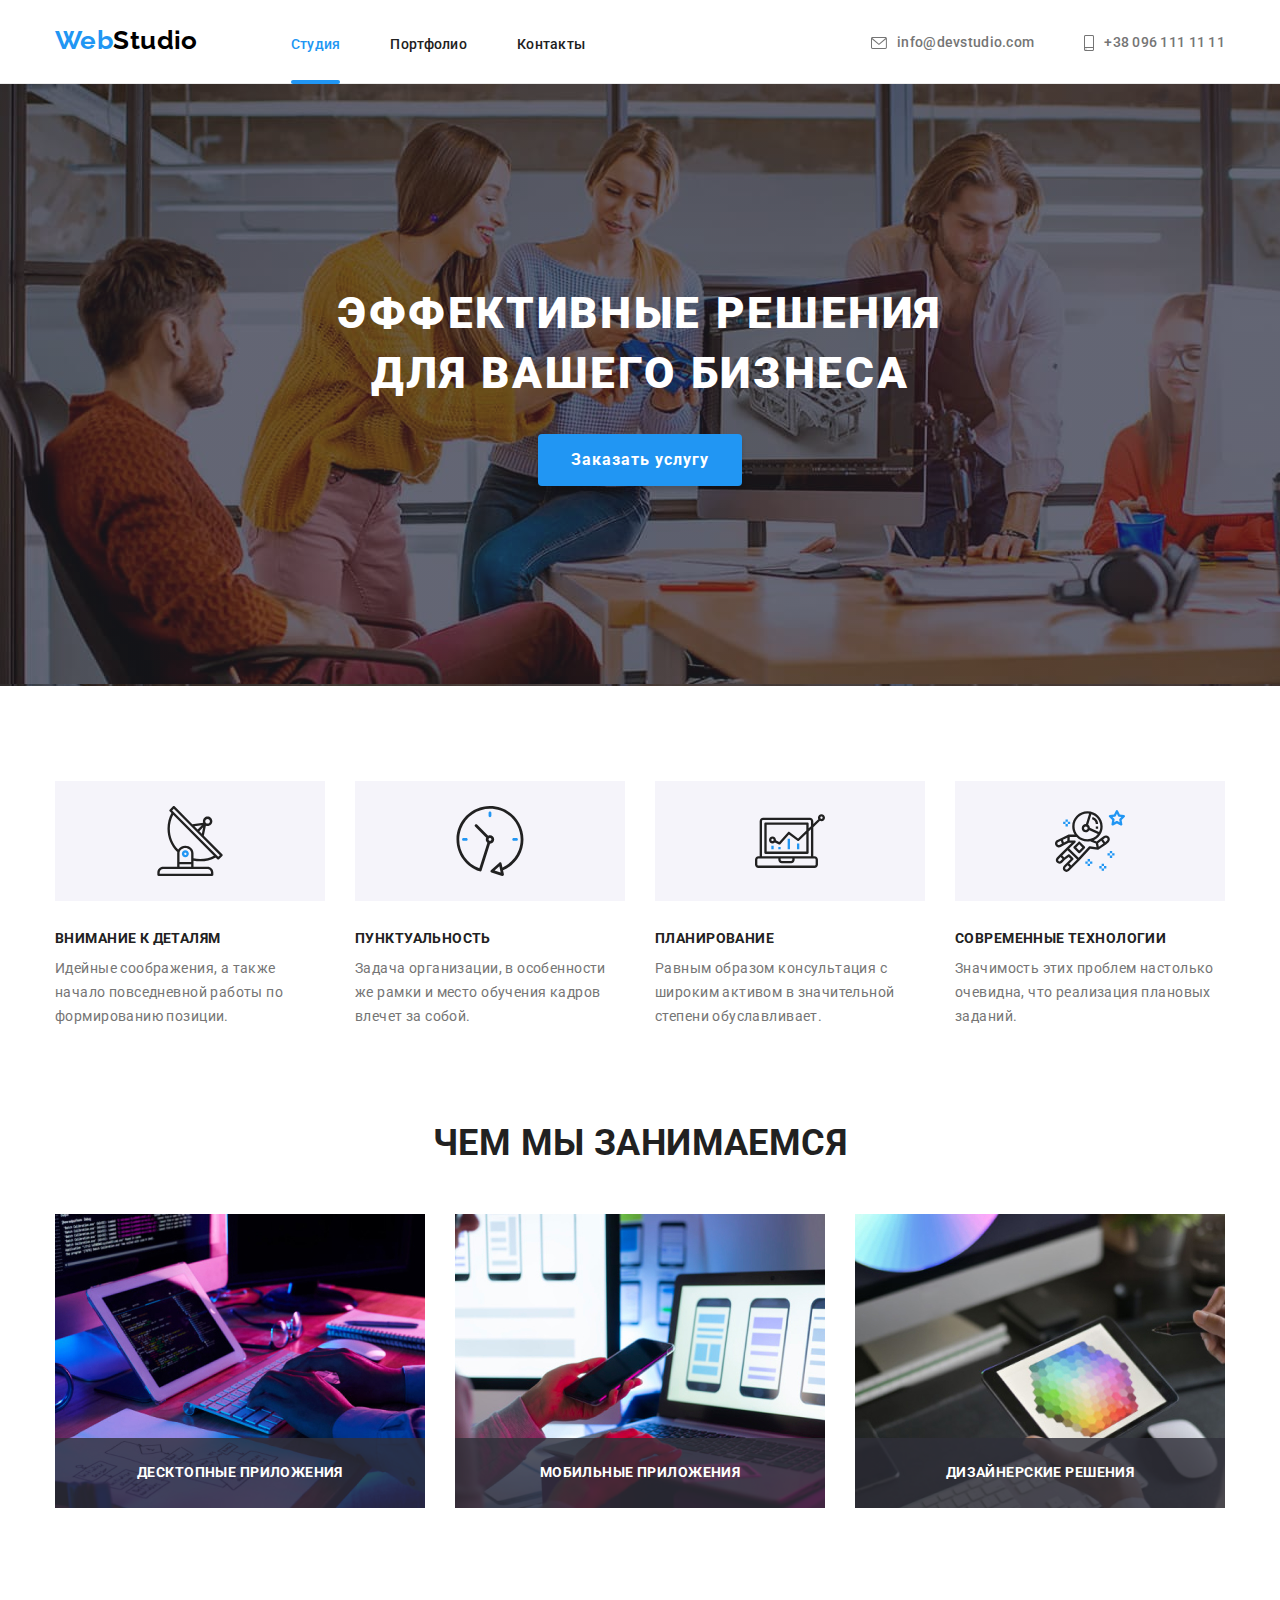
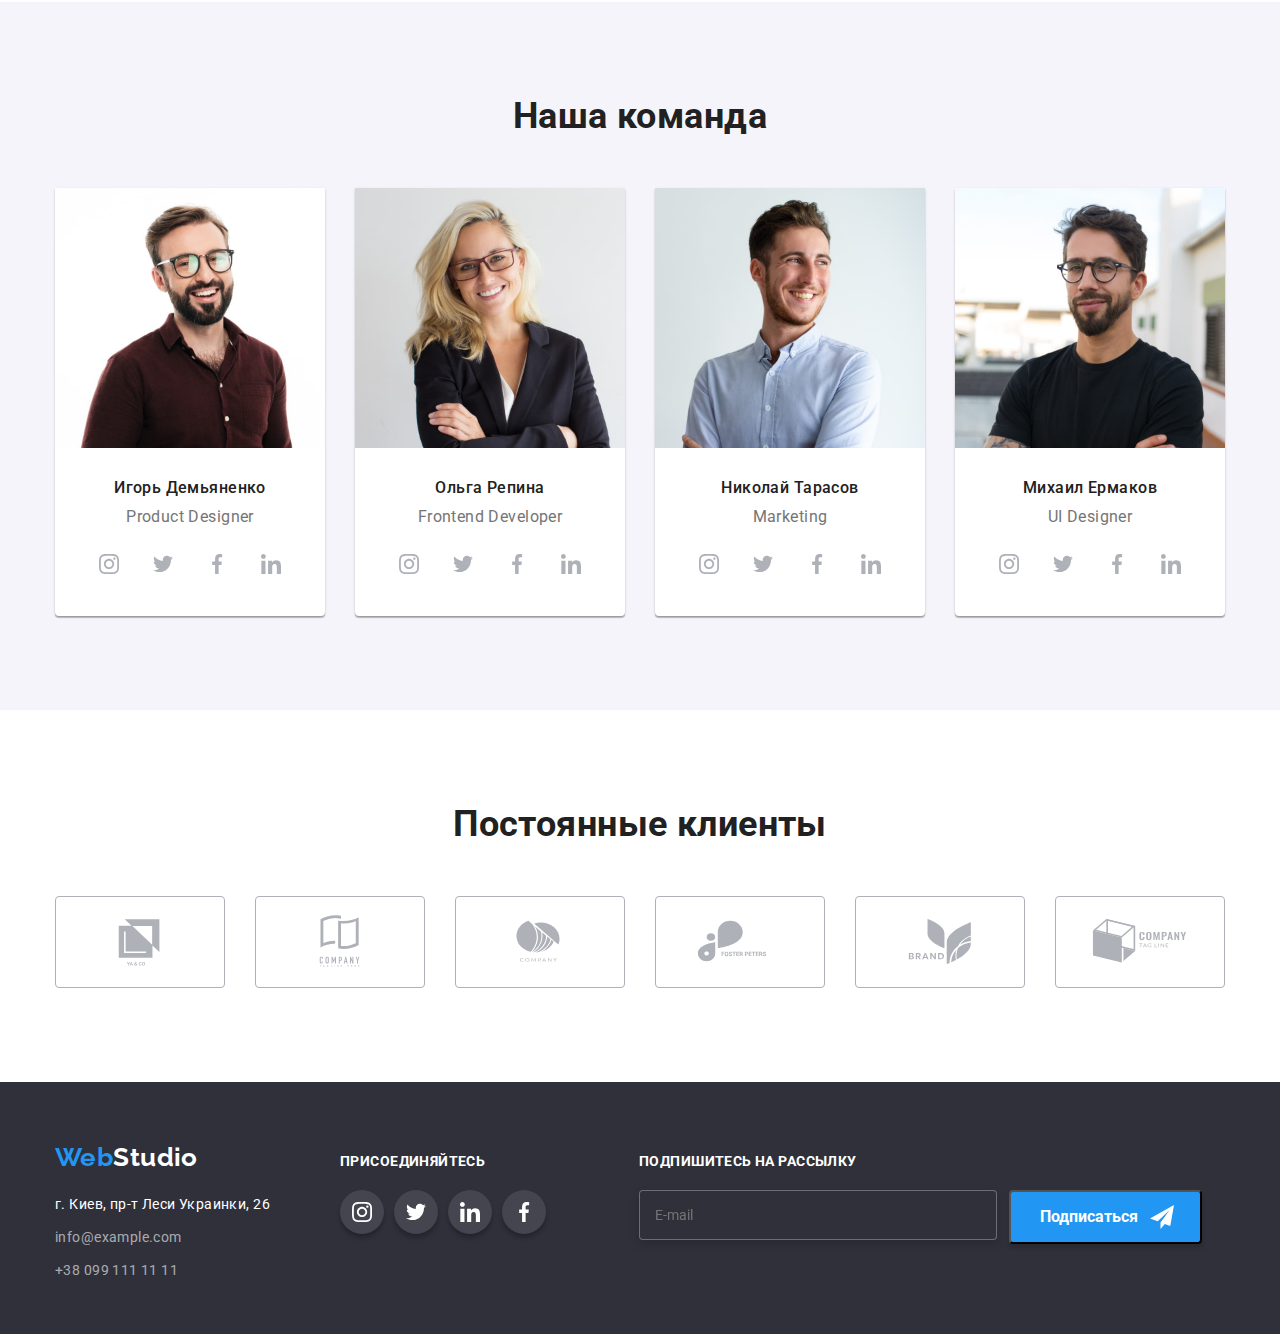
==== commit 36dae2b4: "fix" ====
--- a/index.html
+++ b/index.html
@@ -406,15 +406,13 @@
                     </label>
                     <input type="email" name="mail-name" id="write-email" class="email-box" placeholder="E-mail">
                     <div class="button-submit-box">
-                    <button type="submit" class="submit-btn">Подписаться</button>
-                    <svg class="submit-icon-send">
-                        <use href="./images/icons.svg#icon-send"></use>
-                    </svg>
+                        <button type="submit" class="submit-btn">Подписаться</button>
+                        <svg class="submit-icon-send">
+                            <use href="./images/icons.svg#icon-send"></use>
+                        </svg>
                     </div>
                 </form>
-            </div
-
-
+            </div>
         </div>
     </footer>
     <!-- - - - - -- - - - - -- - - - -- - MODAL WINDOW - -- - - - - - -- - - - -- -- - -->
@@ -426,13 +424,13 @@
                 </svg>
             </button>
             <p class="modal-head-title">Оставьте свои данные, мы вам перезвоним</p>
-            <form action="" class="modal-form">
+            <form class="modal-form">
                 <div class="modal-field">
                     <label for="input-name" class="section-text modal-text">Имя
                     </label>
                     <span class="modal-form-field">
-                        <input type="text" name="name" class="modal-input" id="input-name" placeholder=" ">
-                        <svg widt="12" height="12" class="input-icon">
+                        <input type="text" name="name" class="modal-input" id="input-name" placeholder=" " required>
+                        <svg class="input-icon">
                             <use href="./images/icons.svg#icon-human"></use>
                         </svg>
                     </span>
@@ -441,19 +439,19 @@
                     <label for="input-tel" class="section-text modal-text">Телефон
                     </label>
                     <span class="modal-form-field">
-                        <input type="tel" name="tel" class="modal-input" id="input-tel" placeholder=" ">
-                        <svg widt="12" height="12" class="input-icon">
+                        <input type="tel" name="tel" class="modal-input" id="input-tel" placeholder=" " required>
+                        <svg class="input-icon">
                             <use href="./images/icons.svg#telephone"></use>
                         </svg>
                     </span>
                 </div>
-    
+
                 <div class="modal-field">
                     <label for="input-email" class="section-text modal-text">Ваша почта
                     </label>
                     <span class="modal-form-field">
-                        <input type="email" name="email" class="modal-input" id="input-email" placeholder=" ">
-                        <svg widt="12" height="12" class="input-icon">
+                        <input type="email" name="email" class="modal-input" id="input-email" placeholder=" " required>
+                        <svg class="input-icon">
                             <use href="./images/icons.svg#mail-convert"></use>
                         </svg>
                     </span>
@@ -463,24 +461,25 @@
                     <textarea name="text" id="input-text" class="modal-textarea" placeholder="Введите текст"></textarea>
                 </div>
                 <div class="modal-field-license">
-                        <span class="check-mark">
-                            <input type="checkbox" class="input-check visually-hidden" id="input-check">
+                    <span class="check-mark">
+                        <input type="checkbox" class="input-check visually-hidden" id="input-check">
+
+                        <label for="input-check" class="section-text check-text">
                             <svg class="input-icon-check">
                                 <use href="./images/icons.svg#icon-check"></use>
                             </svg>
-                            <label for="input-check" class="section-text check-text">
-                                <span class="policy-head">Соглашаюсь с рассылкой и принимаю 
-                                    <a href="" class="policy-agreement">Условия договора</a></span>
-                            </label>
-                        </span>
-                    
+                            <span class="policy-head">Соглашаюсь с рассылкой и принимаю
+                                <a href="" class="policy-agreement">Условия договора</a></span>
+                        </label>
+                    </span>
+
                 </div>
                 <button type="submit" class="submit-button">Отправить</button>
             </form>
         </div>
-    
-    
-    
+
+
+
     </div>
     <script src="./jscript/modal.js"></script>
 
--- a/css/styles.css
+++ b/css/styles.css
@@ -206,7 +206,7 @@
   background-image: linear-gradient(to left, rgba(47, 48, 58, 0.4), rgba(47, 48, 58, 0.4)),
     url('../images/overlay-background.jpg');
 
-    max-width: 1600px;
+  max-width: 1600px;
   text-align: center;
   padding: 200px 0;
   margin: 0 auto;
@@ -251,7 +251,7 @@
 }
 .primary.button:hover,
 .primary.button:focus {
-  background-color: #188CE8;
+  background-color: #188ce8;
 }
 /* = = == = = = == = = =Список преимуществ = = = = == = == */
 .features {
@@ -363,7 +363,6 @@
   font-size: 36px;
   line-height: 1.16;
   text-align: center;
-  
 }
 .profile {
   display: flex;
@@ -466,8 +465,7 @@
   border: 1px solid var(--icons-color);
   border-radius: 4px;
 
-  transition: border 250ms cubic-bezier(0.4, 0, 0.2, 1), 
-  fill 250ms cubic-bezier(0.4, 0, 0.2, 1);
+  transition: border 250ms cubic-bezier(0.4, 0, 0.2, 1), fill 250ms cubic-bezier(0.4, 0, 0.2, 1);
 }
 .clients-link:focus,
 .clients-link:hover {
@@ -481,12 +479,11 @@
 
 /* - -- -- - ---- - - -- - Футер - - -- -- -- -- */
 
-
 .basement {
   display: flex;
   align-items: baseline;
 }
-}
+
 .logo-address {
   display: flex;
   flex-direction: column;
@@ -503,7 +500,7 @@
   font-family: Raleway;
   font-weight: 700;
   font-size: 26px;
-  line-height: 1, 19;
+  line-height: 1.19;
 }
 .footstyle {
   color: #2196f3;
@@ -585,7 +582,6 @@
 /* - -- - - -- - -- -- - -Страница портфолио - - -- -- -- - -*/
 /*- -- - -- - --  контент main - - ---- -- -- - -- - -- -- -- */
 .prime {
-  
   padding: 94px 0;
 }
 
@@ -600,7 +596,7 @@
   margin: 0;
 
   transition: color 250ms cubic-bezier(0.4, 0, 0.2, 1),
-    background-color 250ms cubic-bezier(0.4, 0, 0.2, 1), 
+    background-color 250ms cubic-bezier(0.4, 0, 0.2, 1),
     box-shadow 250ms cubic-bezier(0.4, 0, 0.2, 1);
 }
 .filter .btn.second {
@@ -612,21 +608,21 @@
   line-height: 1.62;
 
   transition: color 250ms cubic-bezier(0.4, 0, 0.2, 1),
-    background-color 250ms cubic-bezier(0.4, 0, 0.2, 1), 
+    background-color 250ms cubic-bezier(0.4, 0, 0.2, 1),
     box-shadow 250ms cubic-bezier(0.4, 0, 0.2, 1);
 }
 .filter .btn.primary:hover,
 .filter .btn.primary:focus {
   color: var(--btn-prime-color);
   background-color: var(--accent-color);
-   box-shadow: 0px 3px 1px rgba(0, 0, 0, 0.1), 0px 1px 2px rgba(0, 0, 0, 0.08),
+  box-shadow: 0px 3px 1px rgba(0, 0, 0, 0.1), 0px 1px 2px rgba(0, 0, 0, 0.08),
     0px 2px 2px rgba(0, 0, 0, 0.12);
 }
 .filter .btn.second:hover,
 .filter .btn.second:focus {
   color: var(--btn-prime-color);
   background-color: var(--accent-color);
-   box-shadow: 0px 3px 1px rgba(0, 0, 0, 0.1), 0px 1px 2px rgba(0, 0, 0, 0.08),
+  box-shadow: 0px 3px 1px rgba(0, 0, 0, 0.1), 0px 1px 2px rgba(0, 0, 0, 0.08),
     0px 2px 2px rgba(0, 0, 0, 0.12);
 }
 /* ---- ---- --- --- Список работ -- - -- -- --  */
@@ -657,7 +653,6 @@
   background-color: #f5f4fa;
   border: 1px transparent;
 
- 
   border-radius: 4px;
 }
 .work-list {
@@ -743,7 +738,7 @@
   height: 100%;
   background: rgba(0, 0, 0, 0.2);
   opacity: 1;
-  
+
   transition: opacity 250ms cubic-bezier(0.4, 0, 0.2, 1);
 }
 .backdrop.is-hidden {
@@ -785,7 +780,6 @@
 .btn-close-icon {
   width: 30px;
   height: 30px;
- 
 }
 .btn-close-icon:hover {
   fill: var(--accent-color);
@@ -795,19 +789,19 @@
   flex-direction: column;
 }
 .modal-head-title {
- display: block;
- 
- margin-bottom: 12px;
- 
-font-weight: 700;
-font-size: 20px;
-line-height: 1.15;
-text-align: center;
-letter-spacing: 0.03em;
-
-color: var(--title-text-color);
-}
-.modal-field + .modal-field{
+  display: block;
+
+  margin-bottom: 12px;
+
+  font-weight: 700;
+  font-size: 20px;
+  line-height: 1.15;
+  text-align: center;
+  letter-spacing: 0.03em;
+
+  color: var(--title-text-color);
+}
+.modal-field + .modal-field {
   margin-top: 10px;
 }
 .modal-field:nth-child(4) {
@@ -815,16 +809,14 @@
   /* height: 138px; */
 }
 .modal-text {
-   margin-bottom: 4px;
+  margin-bottom: 4px;
   display: block;
-  
-
-font-weight: 400;
-font-size: 12px;
-line-height: 1.16;
-
-
-letter-spacing: 0.01em;
+
+  font-weight: 400;
+  font-size: 12px;
+  line-height: 1.16;
+
+  letter-spacing: 0.01em;
 }
 .modal-form-field {
   display: flex;
@@ -834,7 +826,7 @@
   width: 100%;
   height: 40px;
   padding-left: 40px;
-  
+
   border: 1px solid rgba(33, 33, 33, 0.2);
   border-radius: 4px;
 }
@@ -847,36 +839,36 @@
   left: 13px;
   transform: translate(0, -50%);
 }
-.modal-input:not(:placeholder-shown), .modal-input:focus {
+.modal-input:not(:placeholder-shown),
+.modal-input:focus {
   border: 1px solid var(--accent-color);
-  
 }
 .modal-input:focus + .input-icon {
   fill: var(--accent-color);
 }
 .modal-textarea {
-   width: 100%;
+  width: 100%;
   height: 100px;
   padding: 16px 12px;
-  
+
   border: 1px solid rgba(33, 33, 33, 0.2);
   border-radius: 4px;
   resize: none;
 }
-/*  */
+.modal-textarea:focus {
+  border: 1px solid var(--accent-color);
+}
+
 .check-mark {
   position: relative;
-display: flex;
-align-items: center;
-}
-.check-text {
- display: flex;
- align-items: center;
-       
-}
+  display: flex;
+  justify-content: center;
+  width: 100%;
+}
+
 .visually-hidden {
-  /* position: absolute;
-  
+  position: absolute;
+
   width: 1px;
   height: 1px;
   margin: -1px;
@@ -886,62 +878,61 @@
   white-space: nowrap;
   clip-path: inset(100%);
   clip: rect(0 0 0 0);
-  overflow: hidden; */
-  opacity: 0;
+  overflow: hidden;
+  /* opacity: 0; */
 }
 .modal-field-license {
   display: flex;
   align-items: center;
 
   margin-bottom: 30px;
-
 }
 .input-icon-check {
   position: absolute;
+  top: 50%;
+  left: 0;
+
   fill: #ffffff;
-  
+
   width: 16px;
   height: 15px;
-  pointer-events: none;
+  transform: translate(0, -50%);
+
   border: 1px solid rgba(33, 33, 33, 1);
-  /* widt="12" height="12" */
-}
-.input-check:checked + .input-icon-check {
+}
+.input-check:checked + .check-text .input-icon-check {
   background-color: var(--accent-color);
-  
-  border: 1px solid var(--accent-color); 
-}
-
+
+  border: 1px solid var(--accent-color);
+}
 .policy-head {
+  text-align: center;
   margin-left: 7px;
-}
-
+  font-weight: 400;
+  font-size: 14px;
+  line-height: 1.5;
+  letter-spacing: 0.03em;
+}
+.policy-agreement {
+  color: var(--accent-color);
+  text-decoration: underline;
+}
 .submit-button {
   background-color: var(--accent-color);
   color: var(--btn-prime-color);
-  
+
   width: 200px;
   height: 50px;
   padding: 10px 55px;
   border-radius: 4px;
   align-self: center;
- 
+
   transition: background-color 250ms cubic-bezier(0.4, 0, 0.2, 1);
 }
 .submit-button:focus,
 .submit-button:hover {
-  background-color: #188CE8;
-}
-.policy-head {
-  text-align: center;
-
-font-weight: 400;
-font-size: 14px;
-line-height: 1.5;
-letter-spacing: 0.03em;
-}
-
- 
+  background-color: #188ce8;
+}
 
 /*
 .check-new {
@@ -977,42 +968,42 @@
 .form-container-head {
   color: var(--btn-prime-color);
 
-display: block;
-font-weight: 700;
-font-size: 14px;
-line-height: 1.14;
-letter-spacing: 0.03em;
-text-transform: uppercase;
-margin-bottom: 20px;
-width: auto;
-height: auto;
+  display: block;
+  font-weight: 700;
+  font-size: 14px;
+  line-height: 1.14;
+  letter-spacing: 0.03em;
+  text-transform: uppercase;
+  margin-bottom: 20px;
+  width: auto;
+  height: auto;
 }
 .join-form {
   /* align-self: flex-start; */
- display: flex;
+  display: flex;
 }
 .email-box {
-background-color: var(--head-foot-bgcolor);
-padding: 15px;
+  background-color: var(--head-foot-bgcolor);
+  padding: 15px;
   margin-right: 12px;
-height: 50px;
-width: 358px;
+  height: 50px;
+  width: 358px;
 
   border: 1px solid rgba(255, 255, 255, 0.3);
-box-sizing: border-box;
-filter: drop-shadow(0px 4px 4px rgba(0, 0, 0, 0.15));
-border-radius: 4px;
+  box-sizing: border-box;
+  filter: drop-shadow(0px 4px 4px rgba(0, 0, 0, 0.15));
+  border-radius: 4px;
 }
 .submit-btn {
   color: var(--btn-prime-color);
   background-color: var(--accent-color);
 
-padding: 10px 62px 10px 29px;
-box-shadow: 0px 4px 4px rgba(0, 0, 0, 0.15);
-border-radius: 4px;
-font-weight: 700;
-font-size: 16px;
-line-height: 1.87;
+  padding: 10px 62px 10px 29px;
+  box-shadow: 0px 4px 4px rgba(0, 0, 0, 0.15);
+  border-radius: 4px;
+  font-weight: 700;
+  font-size: 16px;
+  line-height: 1.87;
 }
 .button-submit-box {
   position: relative;
@@ -1025,6 +1016,5 @@
   width: 24px;
   height: 24px;
   fill: var(--btn-prime-color);
- transform: translate(0, -50%);
-
-}+  transform: translate(0, -50%);
+}
